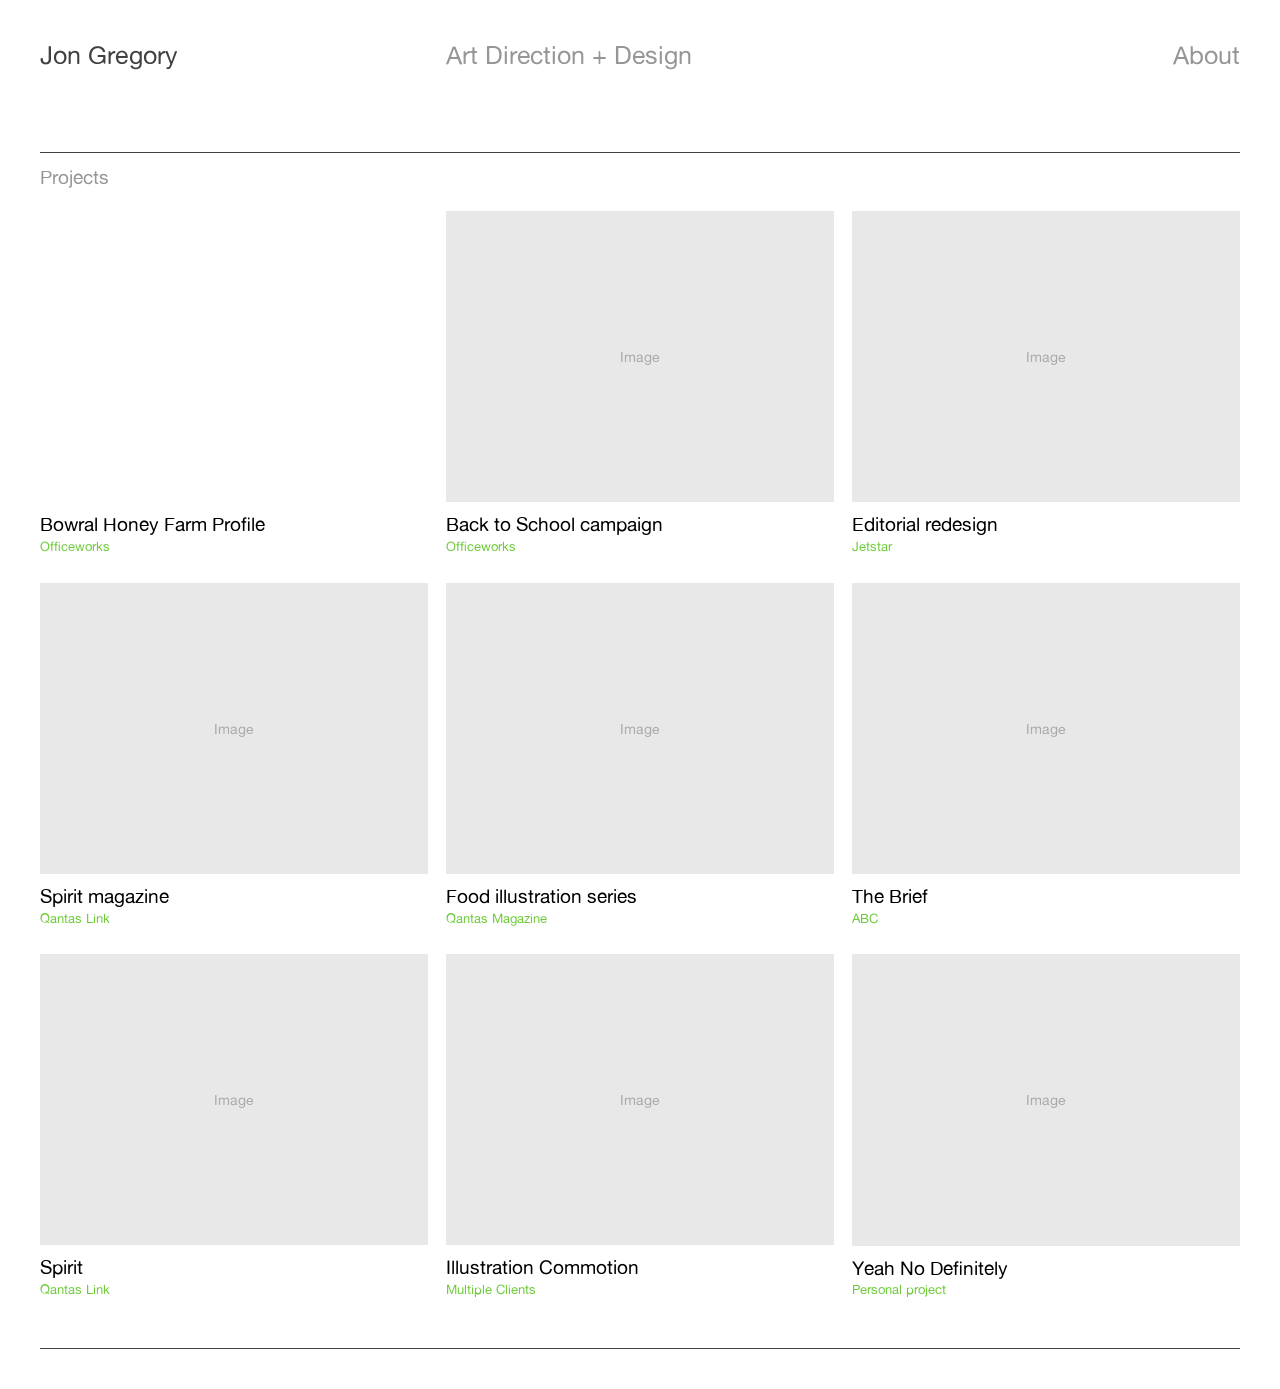
==== index.html @ 9da01b51 "Update index.html" ====
<!DOCTYPE html>
<html lang="en">
<head>
  <meta charset="utf-8">
  <meta name="viewport" content="width=device-width, initial-scale=1">
  <title>Jon Gregory — Art Direction + Design</title>
  <link rel="stylesheet" href="css/style.css">

  </head>
<body>

  <!-- Desktop header -->
  <header class="header">
    <div>
      <span class="header__name"><a href="index.html">Jon Gregory</a></span>
    </div>
    <div>
      <span class="header__subtitle">Art Direction + Design</span>
    </div>
    <div>
      <div style="text-align: right;">
      <a class="header__about" href="about.html">About</a>
    </div>
  </header>

  <!-- Mobile header -->
  <header class="header--mobile">
    <a href="index.html"><span class="header__name">Jon Gregory</span></a><br>
    <a class="header__about" href="about.html">About</a>
  </header>

  <main class="main">
    <hr>
    <span class="section-label">Projects</span>

    <div class="grid">

      <!-- Project 1 -->

      <a class="project" href="bowral-honey-farm.html">
  <video 
    class="project__thumb" 
    autoplay 
    loop 
    muted 
    playsinline
    poster="images/bowral-honey-farm-fallback.jpg">
    <source src="images/bowral-honey-farm.mp4" type="video/mp4">
    Your browser does not support the video tag.
  </video>
  <div class="project__caption">
    <span class="project__title">Bowral Honey Farm Profile</span>
    <span class="project__tag">Officeworks</span>
  </div>
</a>


      <!-- Project 2 -->
      <a class="project" href="#">
        <img
          class="project__thumb"
          src="images/back-to-school.jpg"
          alt="Back to School campaign"
          loading="lazy"
          onerror="this.outerHTML='<div class=\'project__thumb project__thumb--placeholder\'>Image</div>'"
        >
        <div class="project__caption">
          <span class="project__title">Back to School campaign</span>
          <span class="project__tag">Officeworks</span>
        </div>
      </a>

      <!-- Project 3 -->
      <a class="project" href="#">
        <img
          class="project__thumb"
          src="images/jetstar-editorial.jpg"
          alt="Editorial redesign"
          loading="lazy"
          onerror="this.outerHTML='<div class=\'project__thumb project__thumb--placeholder\'>Image</div>'"
        >
        <div class="project__caption">
          <span class="project__title">Editorial redesign</span>
          <span class="project__tag">Jetstar</span>
        </div>
      </a>

      <!-- Project 4 -->
      <a class="project" href="#">
        <img
          class="project__thumb"
          src="images/spirit-magazine.jpg"
          alt="Spirit magazine"
          loading="lazy"
          onerror="this.outerHTML='<div class=\'project__thumb project__thumb--placeholder\'>Image</div>'"
        >
        <div class="project__caption">
          <span class="project__title">Spirit magazine</span>
          <span class="project__tag">Qantas Link</span>
        </div>
      </a>

      <!-- Project 5 -->
      <a class="project" href="#">
        <img
          class="project__thumb"
          src="images/food-illustration.jpg"
          alt="Food illustration series"
          loading="lazy"
          onerror="this.outerHTML='<div class=\'project__thumb project__thumb--placeholder\'>Image</div>'"
        >
        <div class="project__caption">
          <span class="project__title">Food illustration series</span>
          <span class="project__tag">Qantas Magazine</span>
        </div>
      </a>

      <!-- Project 6 -->
      <a class="project" href="#">
        <img
          class="project__thumb"
          src="images/the-brief-abc.jpg"
          alt="The Brief"
          loading="lazy"
          onerror="this.outerHTML='<div class=\'project__thumb project__thumb--placeholder\'>Image</div>'"
        >
        <div class="project__caption">
          <span class="project__title">The Brief</span>
          <span class="project__tag">ABC</span>
        </div>
      </a>

            <!-- Project 7 -->
      <a class="project" href="#">
        <img
          class="project__thumb"
          src="images/xxxxxx.jpg"
          alt="Spirit"
          loading="lazy"
          onerror="this.outerHTML='<div class=\'project__thumb project__thumb--placeholder\'>Image</div>'"
        >
        <div class="project__caption">
          <span class="project__title">Spirit</span>
          <span class="project__tag">Qantas Link</span>
        </div>
      </a>

                  <!-- Project 8 -->
      <a class="project" href="#">
        <img
          class="project__thumb"
          src="images/xxxxxx.jpg"
          alt="Illustration"
          loading="lazy"
          onerror="this.outerHTML='<div class=\'project__thumb project__thumb--placeholder\'>Image</div>'"
        >
        <div class="project__caption">
          <span class="project__title">Illustration Commotion</span>
          <span class="project__tag">Multiple Clients</span>
        </div>
      </a>

                        <!-- Project 9 -->
      <a class="project" href="#">
        <img
          class="project__thumb"
          src="images/xxxxxx.jpg"
          alt="Illustration"
          loading="lazy"
          onerror="this.outerHTML='<div class=\'project__thumb project__thumb--placeholder\'>Image</div>'"
        >
        <div class="project__caption">
          <span class="project__title">Yeah No Definitely</span>
          <span class="project__tag">Personal project</span>
        </div>
      </a>

      <!--
        ── Add more projects here following the same pattern ──
        <a class="project" href="project-name.html">
          <img class="project__thumb" src="images/filename.jpg" alt="Project title">
          <div class="project__caption">
            <span class="project__title">Project Title</span>
            <span class="project__tag">Client Name</span>
          </div>
        </a>
      -->

    </div>

    <div class="footer-rule"><hr></div>
  </main>

</body>
</html>
---- css/style.css ----
/* ── Fonts ── */
@font-face {
  font-family: "Alte Haas Grotesk";
  src: url("../fonts/AlteHaasGroteskRegular.ttf") format("truetype");
  font-weight: 400;
  font-style: normal;
  font-display: swap;
}

@font-face {
  font-family: "Alte Haas Grotesk";
  src: url("../fonts/AlteHaasGroteskBold.ttf") format("truetype");
  font-weight: 700;
  font-style: normal;
  font-display: swap;
}
/* ── Inter Variable ── */
@font-face {
  font-family: "Inter";
  src: url("../fonts/InterVariable.woff2") format("woff2");
  font-weight: 100 900;
  font-style: normal;
  font-display: swap;
}

    /* ── Reset ── */
    *, *::before, *::after { box-sizing: border-box; margin: 0; padding: 0; }
    :focus { outline: 0; }

    /* ── Tokens ── */
    :root {
      --c-name:    rgba(0,0,0,0.75);
      --c-grey:    #969696;
      --c-body:    rgba(0,0,0,0.85);
      --c-tag:     rgba(85,194,23,0.85);
      --c-rule:    rgba(0,0,0,0.75);
      --c-bg:      #fff;
  --f-display: "Alte Haas Grotesk", sans-serif;
  --f-body: "Inter", sans-serif;
      --pad:       4rem;
        --gap: 1.75rem;
    }

    /* ── Base ── */
    html, body {
      min-height: 100vh;
      background: var(--c-bg);
      color: var(--c-body);
      font-family: var(--f-body);
      font-size: 10px; /* rem base */
      -webkit-font-smoothing: antialiased;
      -moz-osx-font-smoothing: grayscale;
    }

    a { color: inherit; text-decoration: none; }
    a:active { opacity: 0.7; }

    hr {
      border: none;
      height: 1px;
      background: var(--c-rule);
      display: block;
      margin: 0;
    }

    /* ── Header (pinned, desktop) ── */
      .header {
  position: sticky;
  top: 0;
  z-index: 100;
  padding: var(--pad);
  display: grid;
  grid-template-columns: 4fr 5fr 3fr;
  gap: var(--gap);
}

 .header__name {
  font-family: var(--f-display);
  font-size: 2.5rem;
  font-weight: 400;
  color: var(--c-name);
  line-height: 1.1;
  letter-spacing: 0.003em;
  white-space: nowrap;
  background: rgba(255,255,255,0.7);
  padding: 0.08em 0.4em;
  display: inline-block;
        margin-left: -0.4em;
}

.header__subtitle {
  font-family: var(--f-display);
  font-size: 2.5rem;
  font-weight: 400;
  color: var(--c-grey);
  line-height: 1.1;
  letter-spacing: 0;
  background: rgba(255,255,255,0.7);
  padding: 0.08em 0.4em;
  display: inline-block;
       margin-left: -0.4em;
}

.header__about {
  font-family: var(--f-display);
  font-size: 2.5rem;
  font-weight: 400;
  color: var(--c-grey);
  line-height: 1.1;
  background: rgba(255,255,255,0.7);
  padding: 0.08em 0.4em;
  display: inline-block;
       margin-right: -0.4em;
}

    /* ── Main content ── */
    .main {
      padding: 4rem var(--pad);
    }

    .section-label {
      font-family: var(--f-display);
      font-size: 1.9rem;
      font-weight: 400;
      color: var(--c-grey);
      line-height: 1.5;
      display: block;
      margin-top: 1rem;
      margin-bottom: 2rem;
    }

    /* ── Project grid ── */
    .grid {
      display: grid;
      grid-template-columns: repeat(3, 1fr);
      gap: var(--gap);
    }

    .project {
      display: block;
      cursor: pointer;
    }

    .project__thumb {
      width: 100%;
      aspect-ratio: 4 / 3;
      object-fit: cover;
      display: block;
    }

    /* Placeholder tile for projects without a real image */
    .project__thumb--placeholder {
      width: 100%;
      aspect-ratio: 4 / 3;
      background: #e8e8e8;
      display: flex;
      align-items: center;
      justify-content: center;
      color: #aaa;
      font-family: var(--f-display);
      font-size: 1.4rem;
    }

    .project__caption {
      margin-top: 1rem;
      margin-bottom: 1rem;
    }

    .project__title {
      font-family: var(--f-display);
      font-size: 1.9rem;
      font-weight: 400;
      color: #000;
      line-height: 1.3;
      letter-spacing: 0;
    }

    .project__tag {
      font-family: var(--f-display);
      font-size: 1.3rem;
      color: var(--c-tag);
      line-height: 1.3;
      display: block;
      margin-top: 0.1em;
    }

    /* ── Footer rule ── */
    .footer-rule {
      margin-top: 4rem;
    }

    /* ── Mobile header ── */
    .header--mobile {
      display: none;
      text-align: center;
      padding: 2rem;
      border-bottom: 1px solid var(--c-rule);
    }

    .header--mobile .header__name {
      font-size: 4.2rem;
    }

    .header--mobile .header__about {
      font-size: 1.9rem;
      text-align: center;
      display: inline-block;
      margin-top: 0.5rem;
    }

    /* ── Responsive ── */
    @media (max-width: 768px) {
      :root { --pad: 1.5rem; }

      .header { display: none; }
      .header--mobile { display: block; }

      .grid {
        grid-template-columns: 1fr;
      }

      .project__title { font-size: 2.4rem; }
      .project__tag   { font-size: 1.6rem; }
      .section-label  { font-size: 2.4rem; }
    }
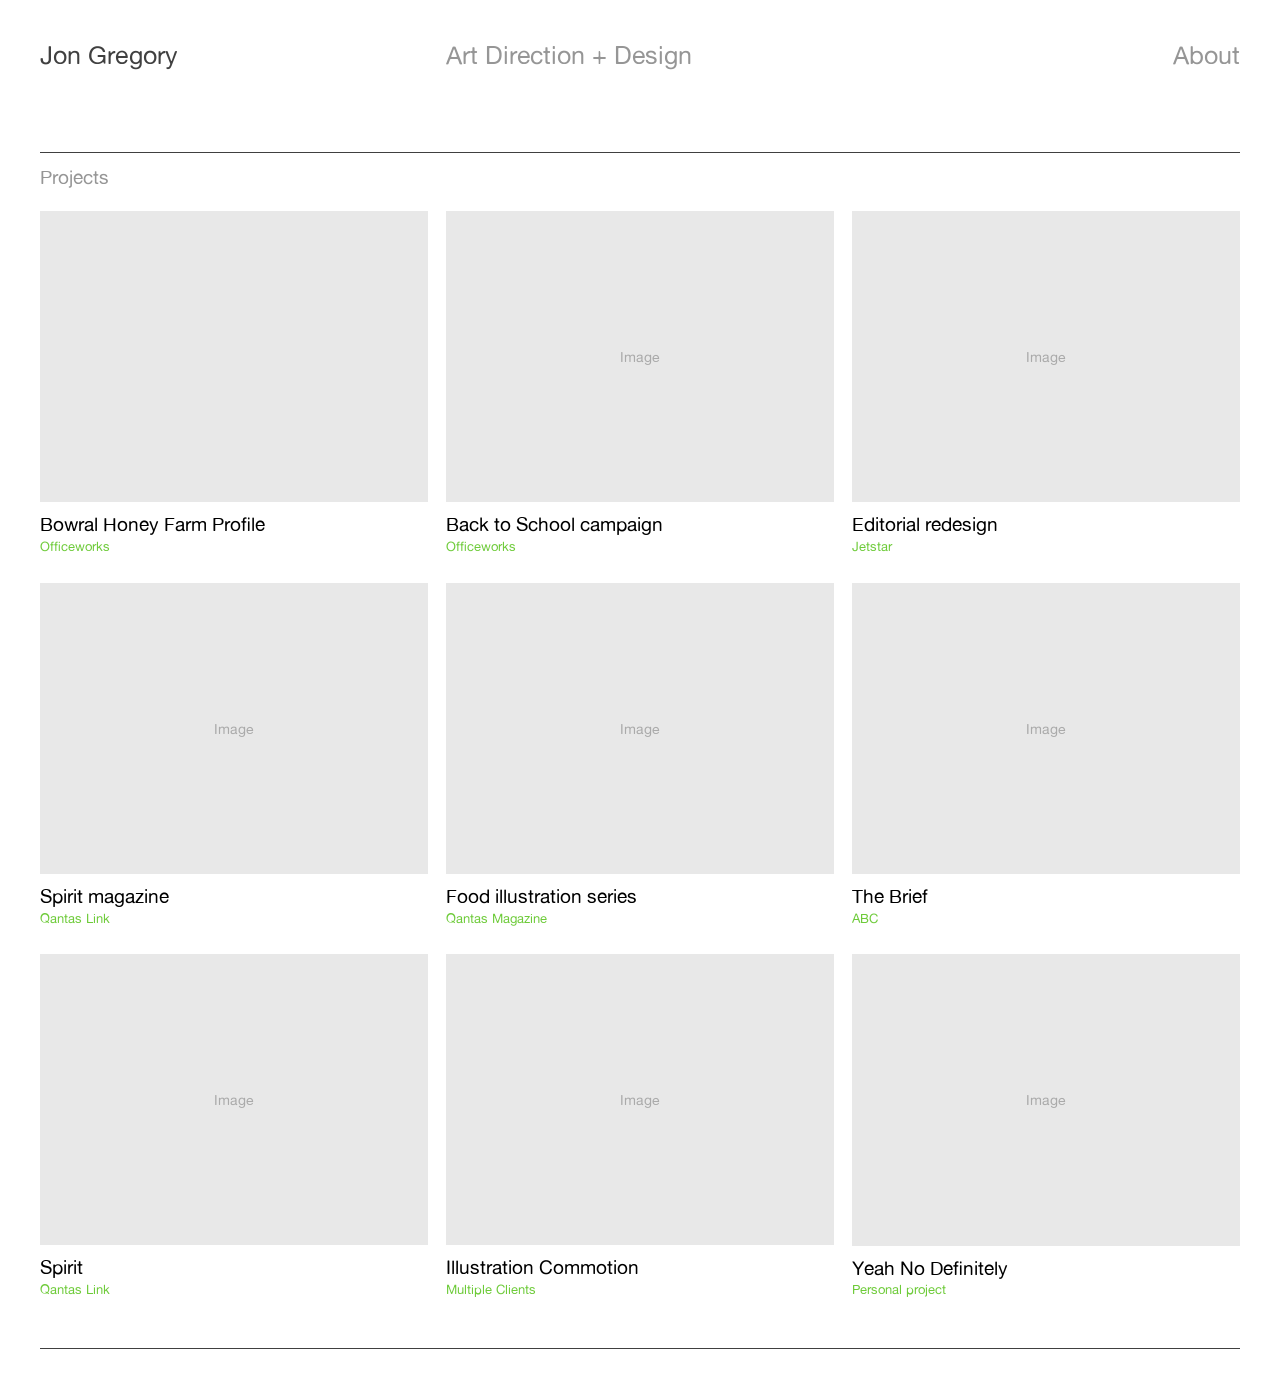
==== commit ee2133d7: "Update index.html" ====
--- a/index.html
+++ b/index.html
@@ -10,50 +10,47 @@
   </head>
 <body>
 
-  <!-- Desktop header -->
-  <header class="header">
-    <div>
-      <span class="header__name"><a href="index.html">Jon Gregory</a></span>
-    </div>
-    <div>
-      <span class="header__subtitle">Art Direction + Design</span>
-    </div>
-    <div>
-      <div style="text-align: right;">
+<!-- Desktop header -->
+<header class="header">
+  <div>
+    <span class="header__name"><a href="index.html">Jon Gregory</a></span>
+  </div>
+  <div>
+    <span class="header__subtitle">Art Direction + Design</span>
+  </div>
+    <div style="text-align: right;">
       <a class="header__about" href="about.html">About</a>
-    </div>
-  </header>
+    </div> 
+</header>
 
-  <!-- Mobile header -->
-  <header class="header--mobile">
-    <a href="index.html"><span class="header__name">Jon Gregory</span></a><br>
-    <a class="header__about" href="about.html">About</a>
-  </header>
+<!-- Mobile header -->
+<header class="header--mobile">
+  <a href="index.html"><span class="header__name">Jon Gregory</span></a><br>
+  <a class="header__about" href="about.html">About</a>
+</header>
 
-  <main class="main">
-    <hr>
-    <span class="section-label">Projects</span>
+<main class="main">
+  <hr>
+  <span class="section-label">Projects</span>
 
-    <div class="grid">
+  <div class="grid">
 
-      <!-- Project 1 -->
-
-      <a class="project" href="bowral-honey-farm.html">
-  <video 
-    class="project__thumb" 
-    autoplay 
-    loop 
-    muted 
-    playsinline
-    poster="images/bowral-honey-farm-fallback.jpg">
-    <source src="images/bowral-honey-farm.mp4" type="video/mp4">
-    Your browser does not support the video tag.
-  </video>
-  <div class="project__caption">
-    <span class="project__title">Bowral Honey Farm Profile</span>
-    <span class="project__tag">Officeworks</span>
-  </div>
-</a>
+    <!-- Project 1 (Now a beautifully optimized 4:3 looping video) -->
+    <a class="project" href="bowral-honey-farm.html">
+      <video 
+        class="project__thumb" 
+        autoplay 
+        loop 
+        muted 
+        playsinline
+        poster="images/bowral-honey-farm.jpg">
+        <source src="images/bowral-honey-farm.mp4" type="video/mp4">
+      </video>
+      <div class="project__caption">
+        <span class="project__title">Bowral Honey Farm Profile</span>
+        <span class="project__tag">Officeworks</span>
+      </div>
+    </a>
 
 
       <!-- Project 2 -->
--- a/css/style.css
+++ b/css/style.css
@@ -141,12 +141,13 @@
       cursor: pointer;
     }
 
-    .project__thumb {
-      width: 100%;
-      aspect-ratio: 4 / 3;
-      object-fit: cover;
-      display: block;
-    }
+.project__thumb {
+  width: 100%;
+  aspect-ratio: 4 / 3;
+  object-fit: cover;
+  display: block;
+  background: #e8e8e8; /* Added: provides a smooth solid background color before video autoplays */
+}
 
     /* Placeholder tile for projects without a real image */
     .project__thumb--placeholder {
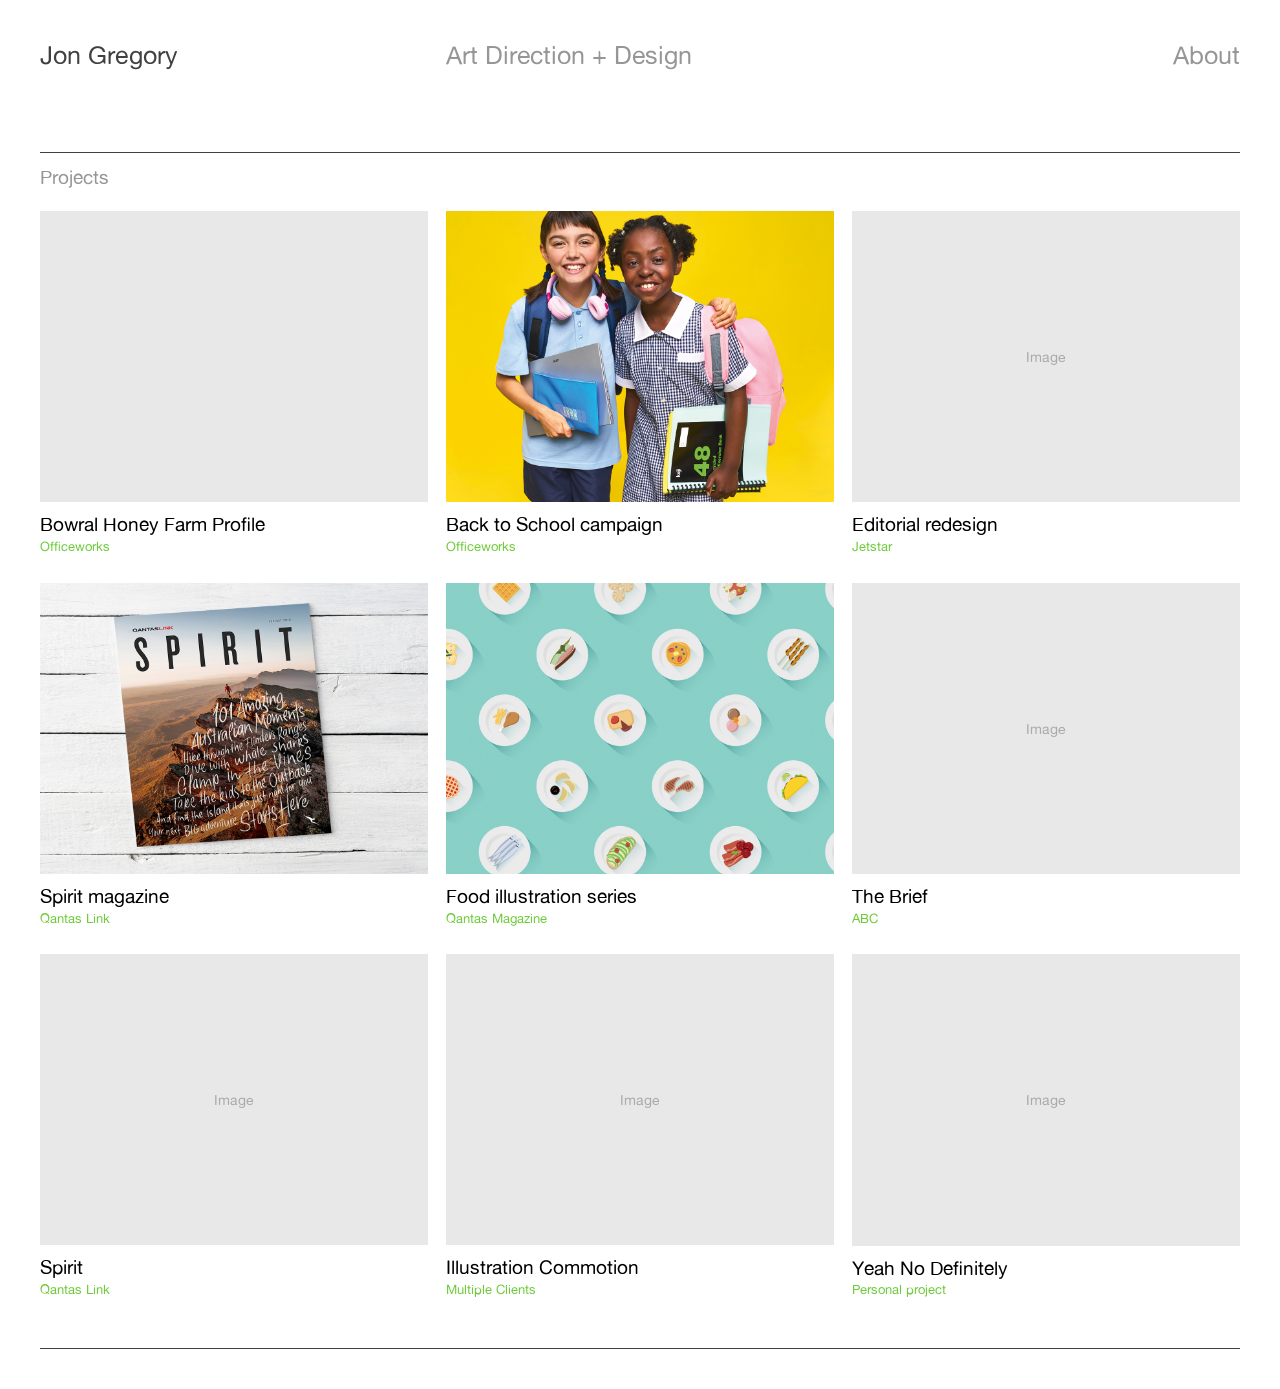
==== commit 93c6b264: "Update index.html" ====
--- a/index.html
+++ b/index.html
@@ -43,7 +43,6 @@
         loop 
         muted 
         playsinline
-        poster="images/bowral-honey-farm.jpg">
         <source src="images/bowral-honey-farm.mp4" type="video/mp4">
       </video>
       <div class="project__caption">
--- a/css/style.css
+++ b/css/style.css
@@ -149,6 +149,11 @@
   background: #e8e8e8; /* Added: provides a smooth solid background color before video autoplays */
 }
 
+video.project__thumb {
+  transform: translateZ(0);
+  backface-visibility: hidden;
+}
+
     /* Placeholder tile for projects without a real image */
     .project__thumb--placeholder {
       width: 100%;
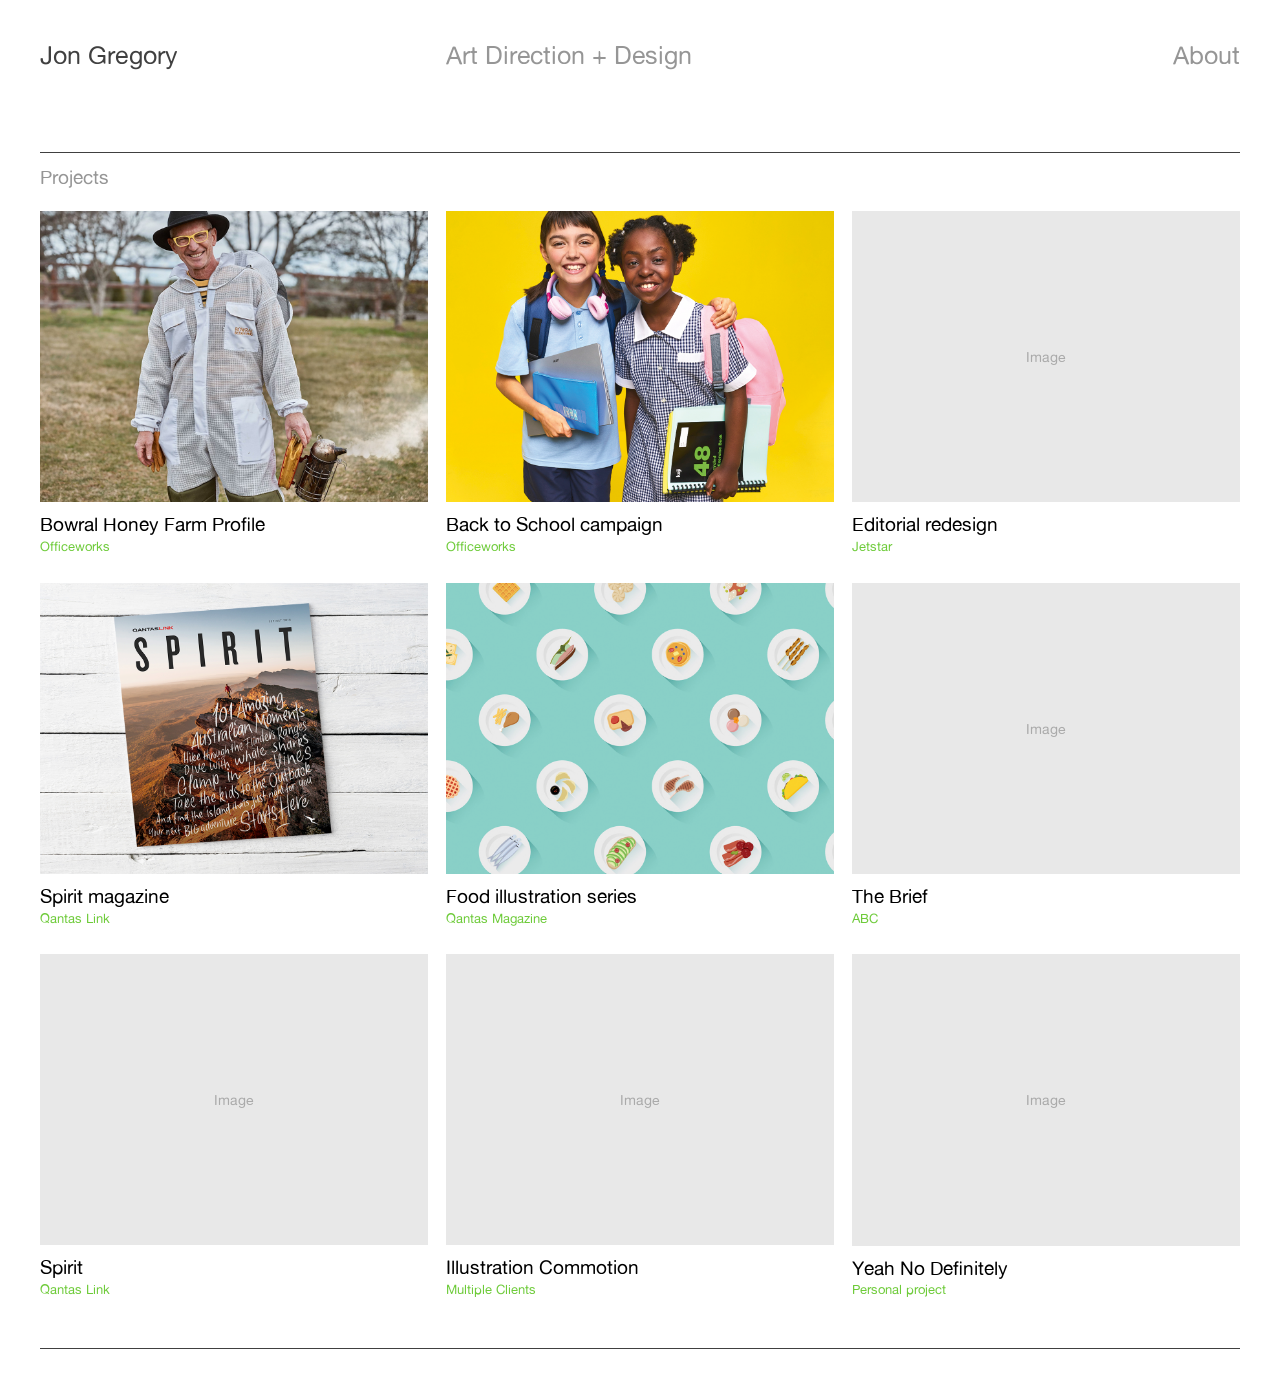
==== commit 39cbabfa: "Update index.html" ====
--- a/index.html
+++ b/index.html
@@ -36,20 +36,24 @@
   <div class="grid">
 
     <!-- Project 1 (Now a beautifully optimized 4:3 looping video) -->
-    <a class="project" href="bowral-honey-farm.html">
-      <video 
-        class="project__thumb" 
-        autoplay 
-        loop 
-        muted 
-        playsinline
-        <source src="images/bowral-honey-farm.mp4" type="video/mp4">
-      </video>
-      <div class="project__caption">
-        <span class="project__title">Bowral Honey Farm Profile</span>
-        <span class="project__tag">Officeworks</span>
-      </div>
-    </a>
+<a class="project" href="bowral-honey-farm.html">
+  <div class="project__media">
+    <video
+      class="project__thumb"
+      autoplay
+      loop
+      muted
+      playsinline
+      poster="images/bowral-honey-farm.jpg">
+      <source src="images/bowral-honey-farm.mp4" type="video/mp4">
+    </video>
+  </div>
+
+  <div class="project__caption">
+    <span class="project__title">Bowral Honey Farm Profile</span>
+    <span class="project__tag">Officeworks</span>
+  </div>
+</a>
 
 
       <!-- Project 2 -->
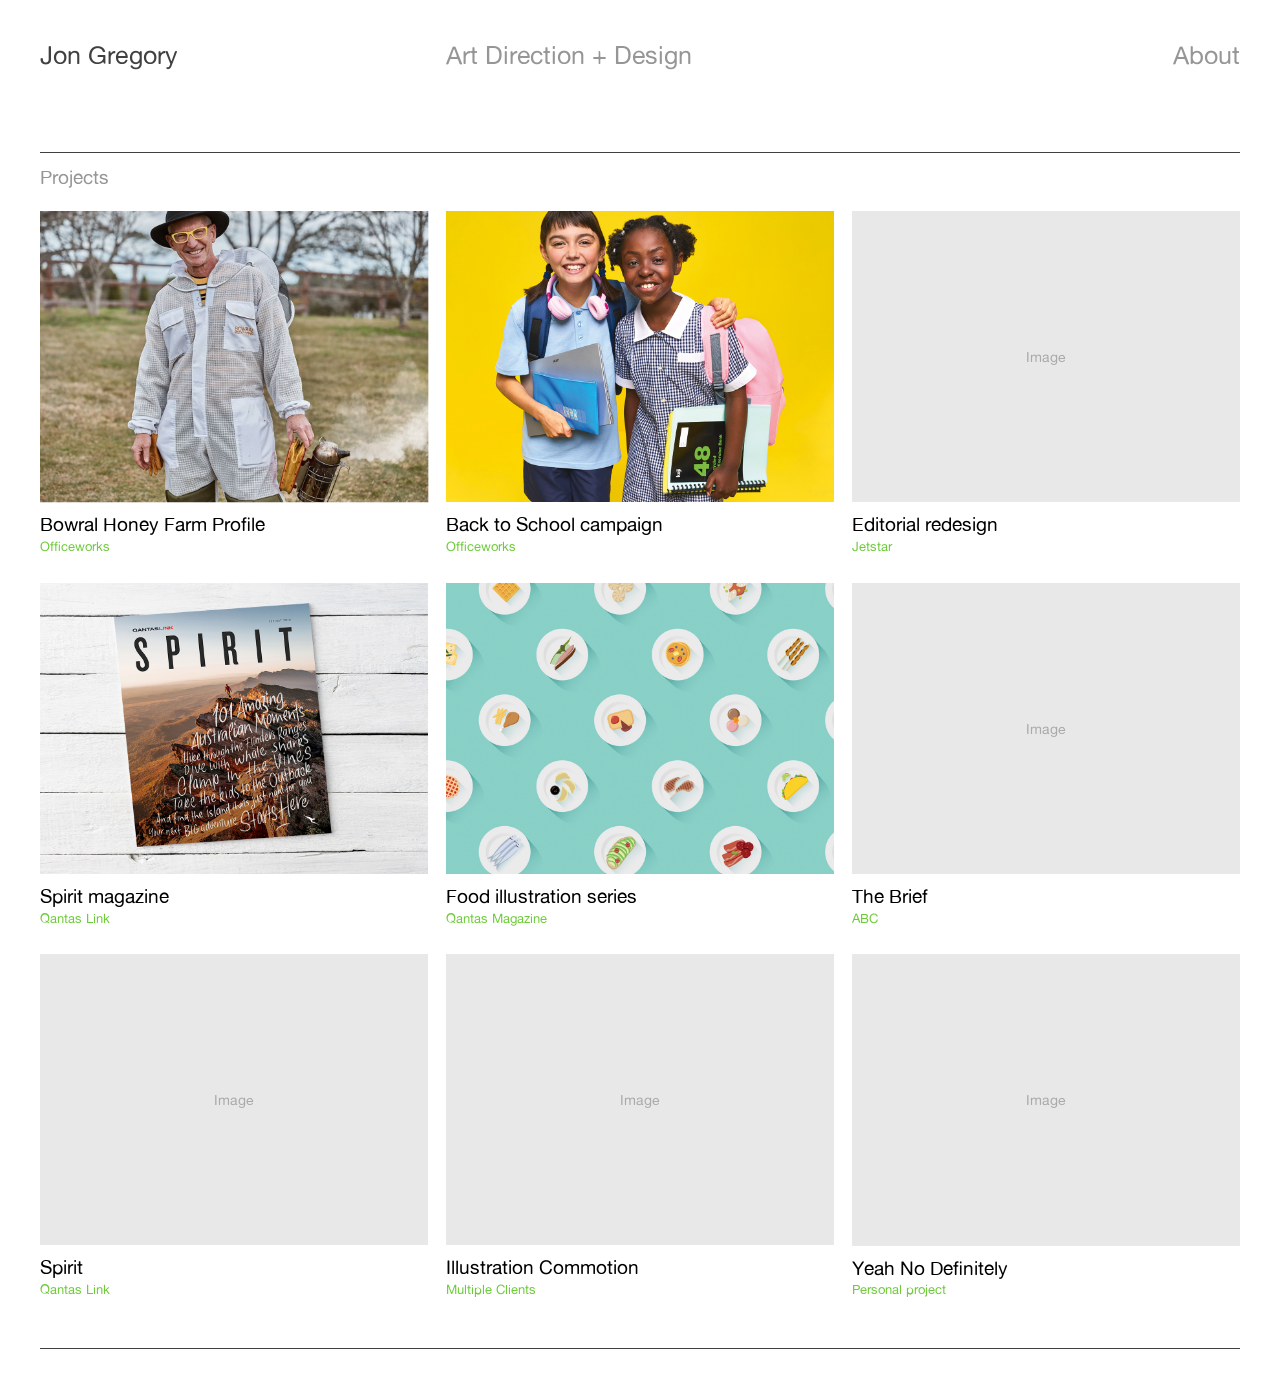
==== commit 2676ed30: "Update project links and image attributes in index.html" ====
--- a/index.html
+++ b/index.html
@@ -57,19 +57,20 @@
 
 
       <!-- Project 2 -->
-      <a class="project" href="#">
-        <img
-          class="project__thumb"
+
+    <a class="project" href="back-to-school.html">
+  <img
+    class="project__thumb"
           src="images/back-to-school.jpg"
           alt="Back to School campaign"
-          loading="lazy"
-          onerror="this.outerHTML='<div class=\'project__thumb project__thumb--placeholder\'>Image</div>'"
-        >
-        <div class="project__caption">
+    loading="lazy"
+    onerror="this.outerHTML='<div class=\'project__thumb project__thumb--placeholder\'>Image</div>'"
+  >
+  <div class="project__caption">
           <span class="project__title">Back to School campaign</span>
-          <span class="project__tag">Officeworks</span>
-        </div>
-      </a>
+    <span class="project__tag">Officeworks</span>
+  </div>
+</a>
 
       <!-- Project 3 -->
       <a class="project" href="#">
--- a/css/style.css
+++ b/css/style.css
@@ -141,17 +141,28 @@
       cursor: pointer;
     }
 
+.project__media {
+  width: 100%;
+  aspect-ratio: 4 / 3;
+  background: #e8e8e8;
+  clip-path: inset(0);
+  position: relative;
+}
+
 .project__thumb {
   width: 100%;
   aspect-ratio: 4 / 3;
   object-fit: cover;
   display: block;
-  background: #e8e8e8; /* Added: provides a smooth solid background color before video autoplays */
-}
-
-video.project__thumb {
-  transform: translateZ(0);
-  backface-visibility: hidden;
+}
+
+.project__media .project__thumb {
+  width: 100%;
+  height: 100%;
+  object-fit: cover;
+  display: block;
+  transform: scale(1.03);
+  -webkit-transform: scale(1.03);
 }
 
     /* Placeholder tile for projects without a real image */
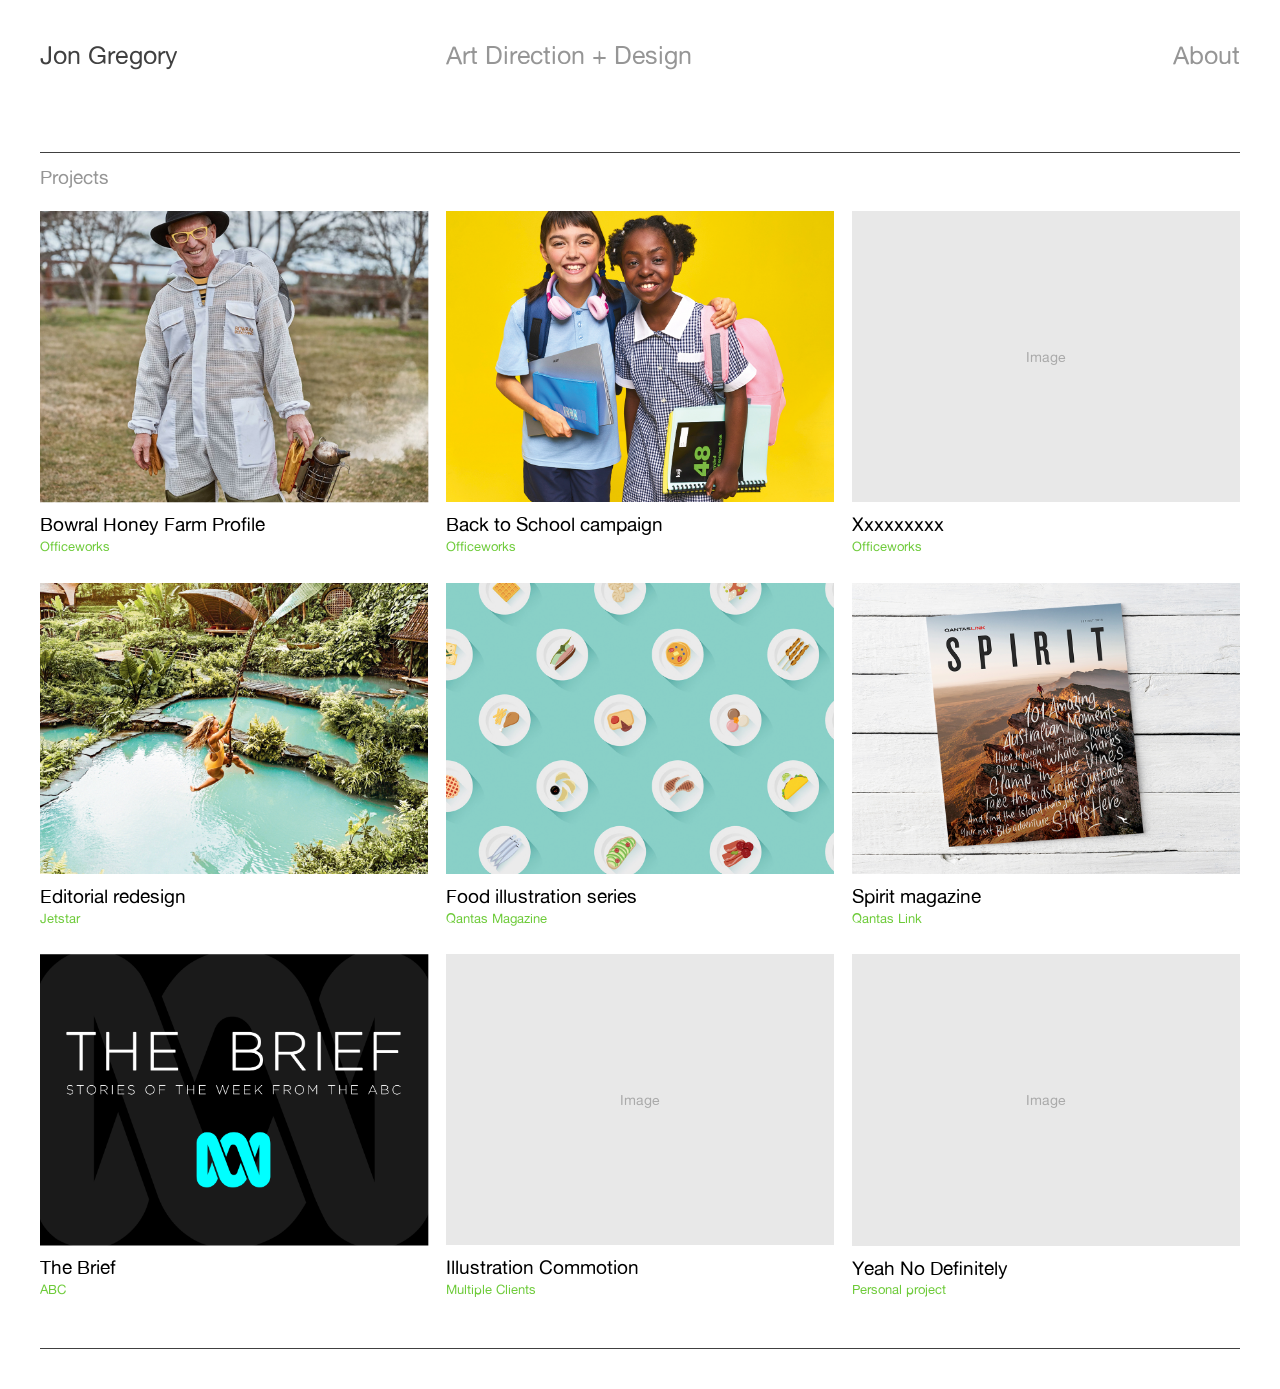
==== commit 5ec8ce3c: "First visual studio update" ====
--- a/index.html
+++ b/index.html
@@ -76,8 +76,23 @@
       <a class="project" href="#">
         <img
           class="project__thumb"
-          src="images/jetstar-editorial.jpg"
+          src="images/xxxxx.jpg"
           alt="Editorial redesign"
+          loading="lazy"
+          onerror="this.outerHTML='<div class=\'project__thumb project__thumb--placeholder\'>Image</div>'"
+        >
+        <div class="project__caption">
+          <span class="project__title">Xxxxxxxxx</span>
+          <span class="project__tag">Officeworks</span>
+        </div>
+      </a>
+
+      <!-- Project 4 -->
+      <a class="project" href="jetstar.html">
+        <img
+          class="project__thumb"
+          src="images/jetstar_thumb.jpg"
+          alt="The Brief"
           loading="lazy"
           onerror="this.outerHTML='<div class=\'project__thumb project__thumb--placeholder\'>Image</div>'"
         >
@@ -87,8 +102,23 @@
         </div>
       </a>
 
-      <!-- Project 4 -->
-      <a class="project" href="#">
+      <!-- Project 5 -->
+      <a class="project" href="qantas.html">
+        <img
+          class="project__thumb"
+          src="images/food-illustration.jpg"
+          alt="Food illustration series"
+          loading="lazy"
+          onerror="this.outerHTML='<div class=\'project__thumb project__thumb--placeholder\'>Image</div>'"
+        >
+        <div class="project__caption">
+          <span class="project__title">Food illustration series</span>
+          <span class="project__tag">Qantas Magazine</span>
+        </div>
+      </a>
+
+      <!-- Project 6 -->
+             <a class="project" href="spirit.html">
         <img
           class="project__thumb"
           src="images/spirit-magazine.jpg"
@@ -102,48 +132,23 @@
         </div>
       </a>
 
-      <!-- Project 5 -->
-      <a class="project" href="#">
-        <img
-          class="project__thumb"
-          src="images/food-illustration.jpg"
-          alt="Food illustration series"
-          loading="lazy"
-          onerror="this.outerHTML='<div class=\'project__thumb project__thumb--placeholder\'>Image</div>'"
-        >
-        <div class="project__caption">
-          <span class="project__title">Food illustration series</span>
-          <span class="project__tag">Qantas Magazine</span>
-        </div>
-      </a>
-
-      <!-- Project 6 -->
-      <a class="project" href="#">
-        <img
-          class="project__thumb"
-          src="images/the-brief-abc.jpg"
-          alt="The Brief"
-          loading="lazy"
-          onerror="this.outerHTML='<div class=\'project__thumb project__thumb--placeholder\'>Image</div>'"
-        >
+
+            <!-- Project 7 -->
+      <a class="project" href="brief.html">
+  <div class="project__media">
+    <video
+      class="project__thumb"
+      autoplay
+      loop
+      muted
+      playsinline
+      poster="images/brief.png">
+      <source src="images/brief.mp4" type="video/mp4">
+    </video>
+  </div>
         <div class="project__caption">
           <span class="project__title">The Brief</span>
           <span class="project__tag">ABC</span>
-        </div>
-      </a>
-
-            <!-- Project 7 -->
-      <a class="project" href="#">
-        <img
-          class="project__thumb"
-          src="images/xxxxxx.jpg"
-          alt="Spirit"
-          loading="lazy"
-          onerror="this.outerHTML='<div class=\'project__thumb project__thumb--placeholder\'>Image</div>'"
-        >
-        <div class="project__caption">
-          <span class="project__title">Spirit</span>
-          <span class="project__tag">Qantas Link</span>
         </div>
       </a>
 
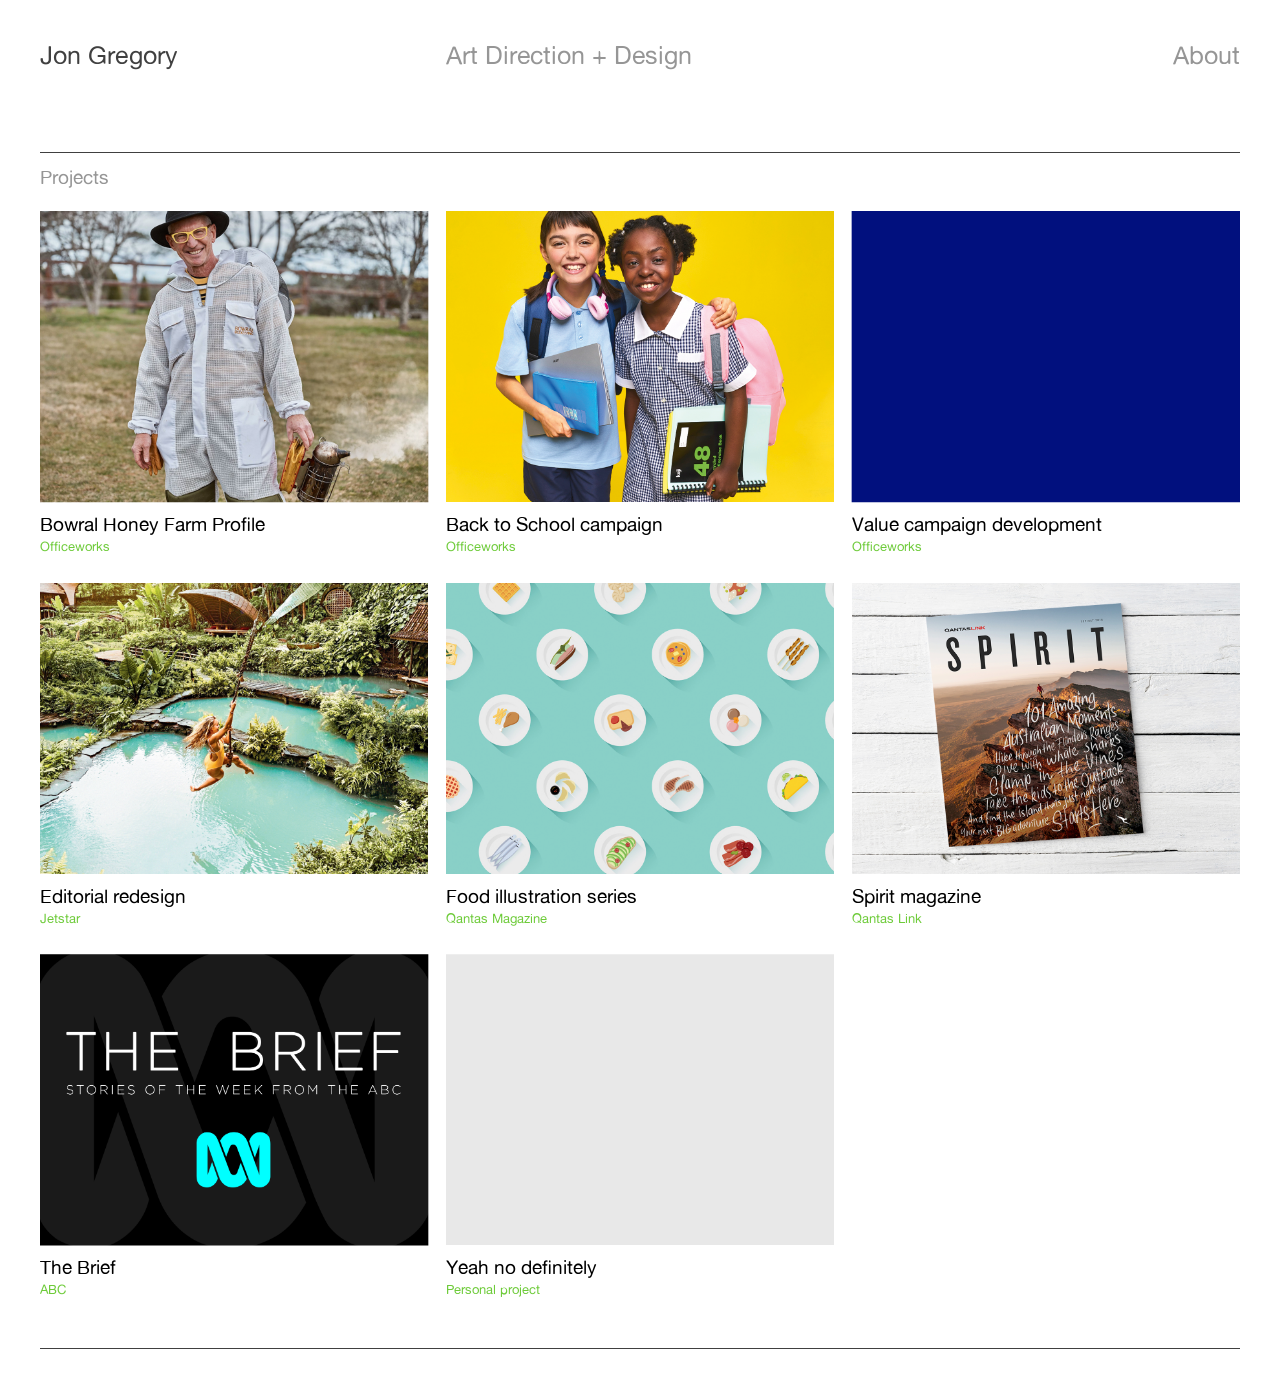
==== commit fefbcea2: "updated folio changes" ====
--- a/index.html
+++ b/index.html
@@ -73,16 +73,20 @@
 </a>
 
       <!-- Project 3 -->
-      <a class="project" href="#">
-        <img
-          class="project__thumb"
-          src="images/xxxxx.jpg"
-          alt="Editorial redesign"
-          loading="lazy"
-          onerror="this.outerHTML='<div class=\'project__thumb project__thumb--placeholder\'>Image</div>'"
-        >
+      <a class="project" href="value.html">
+ <div class="project__media">
+    <video
+      class="project__thumb"
+      autoplay
+      loop
+      muted
+      playsinline
+      poster="images/OW_STING.png">
+      <source src="images/OW_STING.mp4" type="video/mp4">
+    </video>
+  </div>
         <div class="project__caption">
-          <span class="project__title">Xxxxxxxxx</span>
+          <span class="project__title">Value campaign development</span>
           <span class="project__tag">Officeworks</span>
         </div>
       </a>
@@ -152,32 +156,21 @@
         </div>
       </a>
 
-                  <!-- Project 8 -->
-      <a class="project" href="#">
-        <img
-          class="project__thumb"
-          src="images/xxxxxx.jpg"
-          alt="Illustration"
-          loading="lazy"
-          onerror="this.outerHTML='<div class=\'project__thumb project__thumb--placeholder\'>Image</div>'"
-        >
+                        <!-- Project 9 -->
+      <a class="project" href="ynd.html">
+  <div class="project__media">
+    <video
+      class="project__thumb"
+      autoplay
+      loop
+      muted
+      playsinline
+      poster="images/ynd.jpg">
+      <source src="images/YND.mp4" type="video/mp4">
+    </video>
+  </div>
         <div class="project__caption">
-          <span class="project__title">Illustration Commotion</span>
-          <span class="project__tag">Multiple Clients</span>
-        </div>
-      </a>
-
-                        <!-- Project 9 -->
-      <a class="project" href="#">
-        <img
-          class="project__thumb"
-          src="images/xxxxxx.jpg"
-          alt="Illustration"
-          loading="lazy"
-          onerror="this.outerHTML='<div class=\'project__thumb project__thumb--placeholder\'>Image</div>'"
-        >
-        <div class="project__caption">
-          <span class="project__title">Yeah No Definitely</span>
+          <span class="project__title">Yeah no definitely</span>
           <span class="project__tag">Personal project</span>
         </div>
       </a>
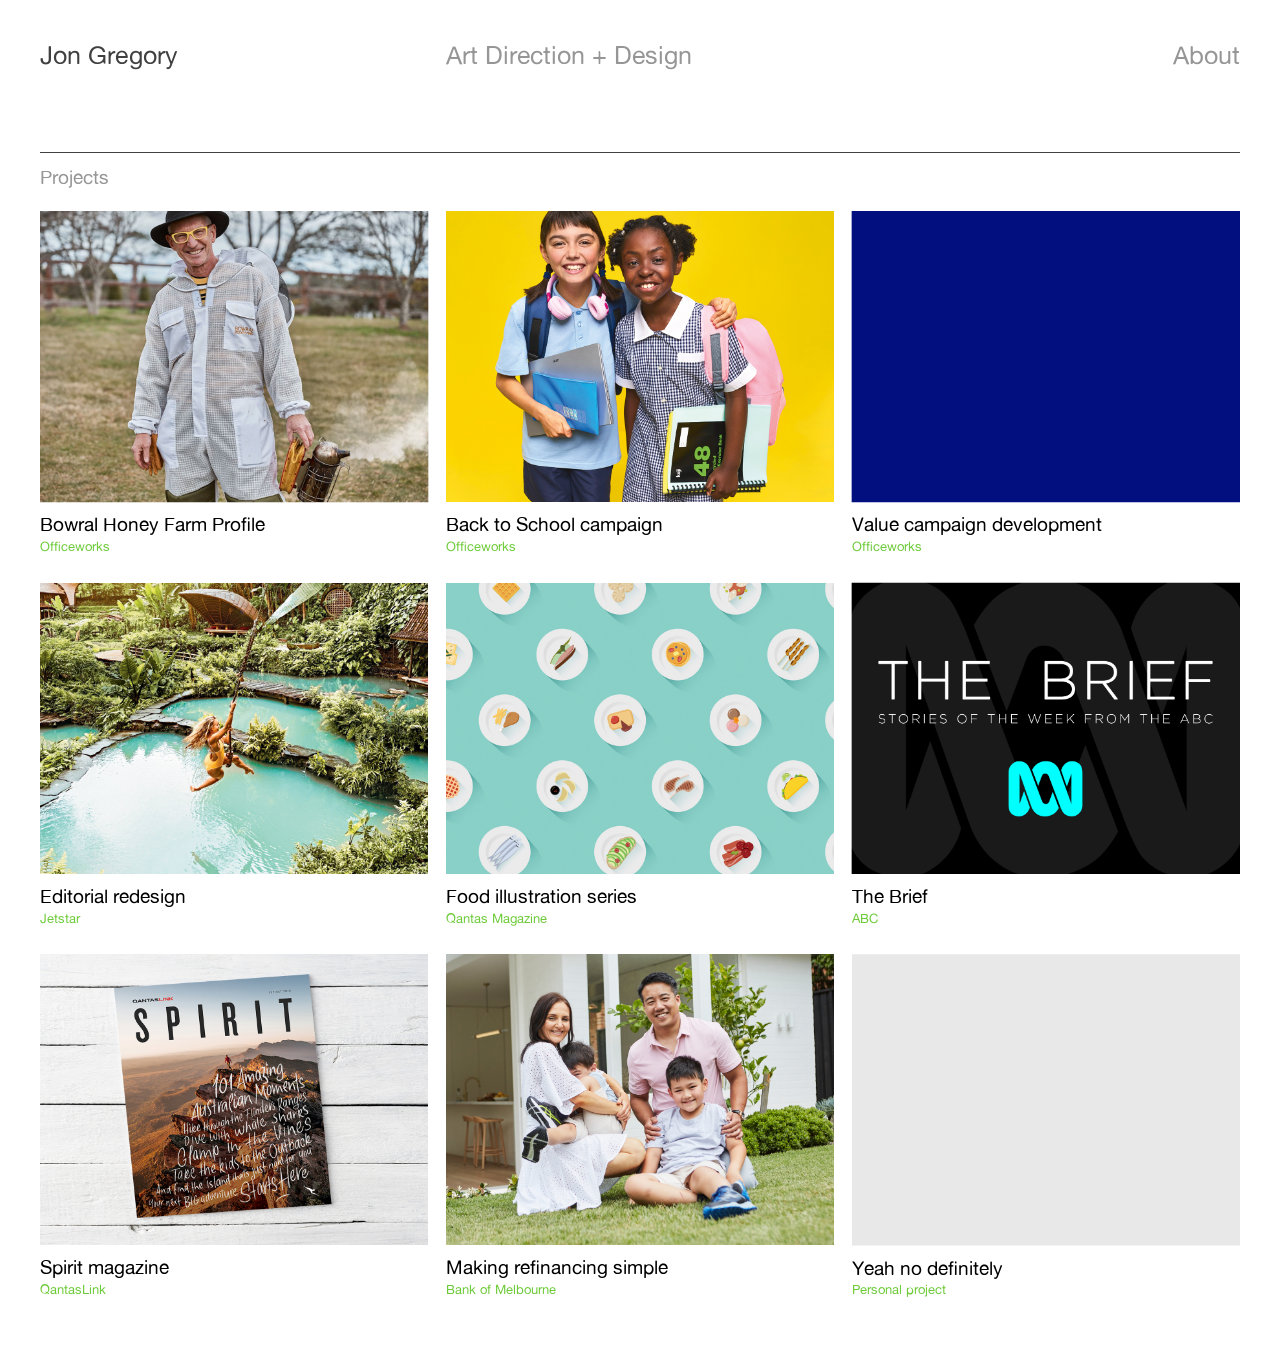
==== commit efe6968d: "BOM and prev/next links" ====
--- a/index.html
+++ b/index.html
@@ -121,8 +121,27 @@
         </div>
       </a>
 
-      <!-- Project 6 -->
-             <a class="project" href="spirit.html">
+            <!-- Project 6 -->
+      <a class="project" href="brief.html">
+        <div class="project__media">
+          <video
+            class="project__thumb"
+            autoplay
+            loop
+            muted
+            playsinline
+            poster="images/brief.png">
+            <source src="images/brief.mp4" type="video/mp4">
+          </video>
+        </div>
+        <div class="project__caption">
+          <span class="project__title">The Brief</span>
+          <span class="project__tag">ABC</span>
+        </div>
+      </a>
+
+      <!-- Project 7 -->
+      <a class="project" href="spirit.html">
         <img
           class="project__thumb"
           src="images/spirit-magazine.jpg"
@@ -132,64 +151,40 @@
         >
         <div class="project__caption">
           <span class="project__title">Spirit magazine</span>
-          <span class="project__tag">Qantas Link</span>
+          <span class="project__tag">QantasLink</span>
         </div>
       </a>
 
-
-            <!-- Project 7 -->
-      <a class="project" href="brief.html">
-  <div class="project__media">
-    <video
-      class="project__thumb"
-      autoplay
-      loop
-      muted
-      playsinline
-      poster="images/brief.png">
-      <source src="images/brief.mp4" type="video/mp4">
-    </video>
-  </div>
+      <!-- Project 8 -->
+      <a class="project" href="bank-of-melbourne.html">
+        <img
+          class="project__thumb"
+          src="images/bank-of-melbourne-thumb.jpg"
+          alt="Bank of Melbourne"
+          loading="lazy"
+          onerror="this.outerHTML='<div class=\'project__thumb project__thumb--placeholder\'>Image</div>'"
+        >
         <div class="project__caption">
-          <span class="project__title">The Brief</span>
-          <span class="project__tag">ABC</span>
+          <span class="project__title">Making refinancing simple</span>
+          <span class="project__tag">Bank of Melbourne</span>
         </div>
       </a>
 
-                        <!-- Project 9 -->
+      <!-- Project 9 -->
       <a class="project" href="ynd.html">
-  <div class="project__media">
-    <video
-      class="project__thumb"
-      autoplay
-      loop
-      muted
-      playsinline
-      poster="images/ynd.jpg">
-      <source src="images/YND.mp4" type="video/mp4">
-    </video>
-  </div>
+        <div class="project__media">
+          <video
+            class="project__thumb"
+            autoplay
+            loop
+            muted
+            playsinline
+            poster="images/ynd.jpg">
+            <source src="images/YND.mp4" type="video/mp4">
+          </video>
+        </div>
         <div class="project__caption">
           <span class="project__title">Yeah no definitely</span>
           <span class="project__tag">Personal project</span>
         </div>
-      </a>
-
-      <!--
-        ── Add more projects here following the same pattern ──
-        <a class="project" href="project-name.html">
-          <img class="project__thumb" src="images/filename.jpg" alt="Project title">
-          <div class="project__caption">
-            <span class="project__title">Project Title</span>
-            <span class="project__tag">Client Name</span>
-          </div>
-        </a>
-      -->
-
-    </div>
-
-    <div class="footer-rule"><hr></div>
-  </main>
-
-</body>
-</html>
+      </a>
--- a/css/style.css
+++ b/css/style.css
@@ -65,9 +65,7 @@
 
     /* ── Header (pinned, desktop) ── */
       .header {
-  position: sticky;
-  top: 0;
-  z-index: 100;
+  position: static;
   padding: var(--pad);
   display: grid;
   grid-template-columns: 4fr 5fr 3fr;
@@ -82,7 +80,6 @@
   line-height: 1.1;
   letter-spacing: 0.003em;
   white-space: nowrap;
-  background: rgba(255,255,255,0.7);
   padding: 0.08em 0.4em;
   display: inline-block;
         margin-left: -0.4em;
@@ -95,7 +92,6 @@
   color: var(--c-grey);
   line-height: 1.1;
   letter-spacing: 0;
-  background: rgba(255,255,255,0.7);
   padding: 0.08em 0.4em;
   display: inline-block;
        margin-left: -0.4em;
@@ -107,7 +103,6 @@
   font-weight: 400;
   color: var(--c-grey);
   line-height: 1.1;
-  background: rgba(255,255,255,0.7);
   padding: 0.08em 0.4em;
   display: inline-block;
        margin-right: -0.4em;
@@ -211,11 +206,11 @@
       display: none;
       text-align: center;
       padding: 2rem;
-      border-bottom: 1px solid var(--c-rule);
+      
     }
 
     .header--mobile .header__name {
-      font-size: 4.2rem;
+      font-size: 3.6rem;
     }
 
     .header--mobile .header__about {
@@ -224,19 +219,74 @@
       display: inline-block;
       margin-top: 0.5rem;
     }
-
-    /* ── Responsive ── */
-    @media (max-width: 768px) {
-      :root { --pad: 1.5rem; }
-
-      .header { display: none; }
-      .header--mobile { display: block; }
-
-      .grid {
-        grid-template-columns: 1fr;
-      }
-
-      .project__title { font-size: 2.4rem; }
-      .project__tag   { font-size: 1.6rem; }
-      .section-label  { font-size: 2.4rem; }
-    }
+/* ── About page ── */
+
+.about__intro p {
+  max-width: 550px;
+}
+
+.about__section {
+  display: grid;
+  grid-template-columns: 4fr 8fr;
+  gap: var(--gap);
+  padding: 2rem 0;
+  border-top: 1px solid var(--c-rule);
+}
+
+.about__section h2 {
+  font-family: var(--f-display);
+  font-size: 1.9rem;
+  font-weight: 400;
+  color: var(--c-grey);
+}
+
+.about__section p {
+  font-family: var(--f-display);
+  font-size: 1.5rem;
+  font-weight: 400;
+  line-height: 1.5;
+  color: var(--c-body);
+}
+
+.about__section a:hover {
+  opacity: 0.5;
+}
+ 
+/* ── Responsive ── */
+@media (max-width: 768px) {
+  :root { --pad: 1.5rem; }
+
+  .header { display: none; }
+  .header--mobile { display: block; }
+
+  .grid {
+    grid-template-columns: 1fr;
+  }
+
+  .project__title { font-size: 2.4rem; }
+  .project__tag   { font-size: 1.6rem; }
+  .section-label  { font-size: 2.4rem; }
+
+  .about__intro {
+    margin: 0;
+  }
+
+  .about__intro p {
+    max-width: none;
+  }
+
+  .about__section {
+    grid-template-columns: 1fr;
+    gap: 1.5rem;
+    padding: 2rem 0 3rem;
+  }
+
+  .about__section h2 {
+    font-size: 1.9rem;
+  }
+
+  .about__section p {
+    font-size: 1.5rem;
+    line-height: 1.5;
+  }
+}
